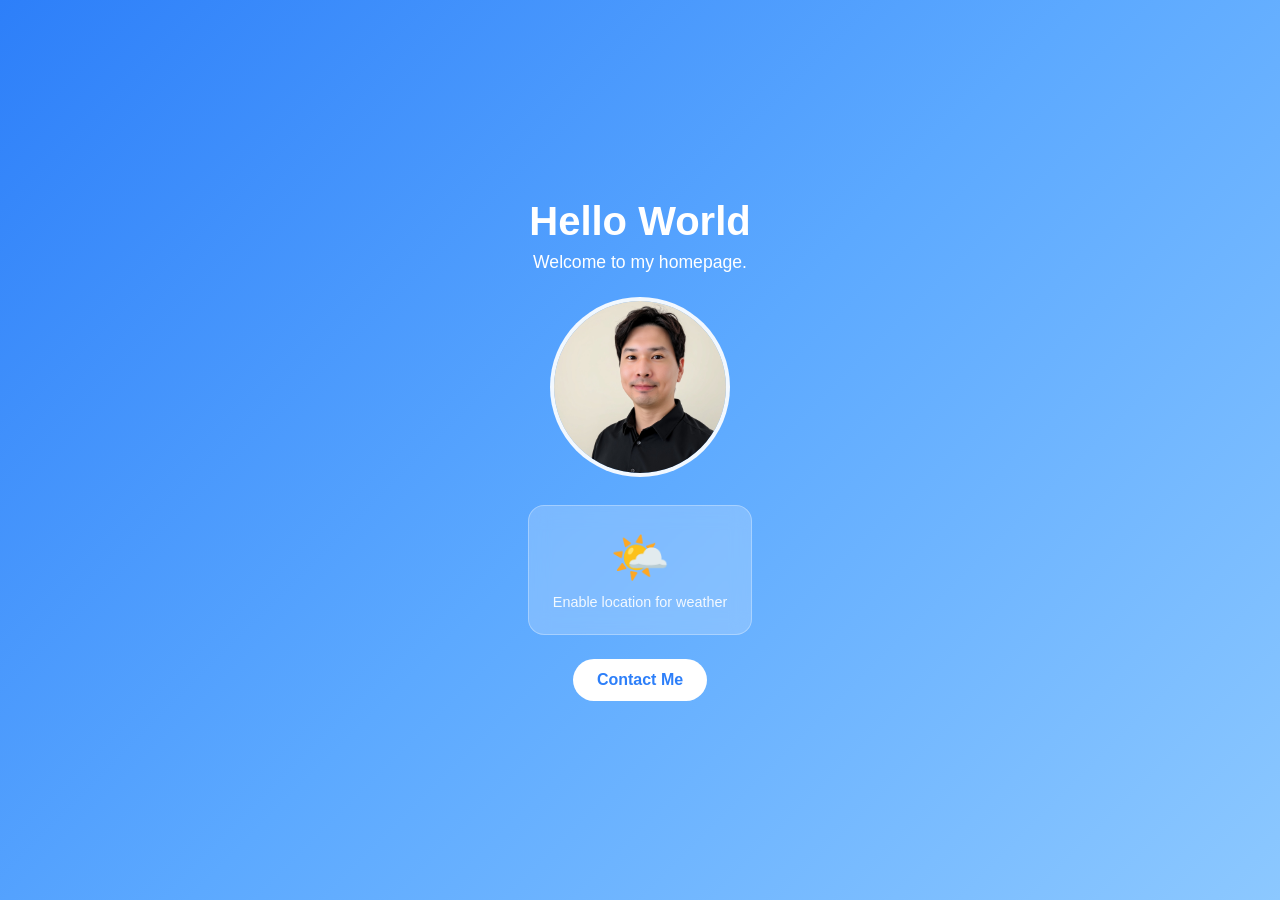
==== index.html @ bdaebc64 "debugged" ====
<!DOCTYPE html>
<html lang="en">
<head>
  <meta charset="UTF-8" />
  <meta name="viewport" content="width=device-width, initial-scale=1.0" />
  <title>My Homepage</title>
  <link rel="stylesheet" href="styles.css" />
</head>
<body>
  <main class="container">
    <h1>Hello World</h1>
    <p class="intro">Welcome to my homepage.</p>

    <img class="profile-photo" src="062-WVq9rEaHPx0.jpeg" alt="Photo of me" />

    <div id="weather-widget">
      <div id="weather-icon">🌤️</div>
      <div id="weather-temp">--°F</div>
      <div id="weather-location">Loading...</div>
    </div>

    <button type="button" class="contact-btn">Contact Me</button>
  </main>

  <script>
    // Fetch weather data
    async function getWeather() {
      try {
        // Get user's location with timeout
        navigator.geolocation.getCurrentPosition(async (position) => {
          const lat = position.coords.latitude;
          const lon = position.coords.longitude;
          
          try {
            // Fetch weather data from Open-Meteo (free, no API key needed)
            const weatherResponse = await fetch(
              `https://api.open-meteo.com/v1/forecast?latitude=${lat}&longitude=${lon}&current_weather=true&temperature_unit=fahrenheit`
            );
            const weatherData = await weatherResponse.json();
            
            // Update weather display
            const temp = Math.round(weatherData.current_weather.temperature);
            const weatherCode = weatherData.current_weather.weathercode;
            
            document.getElementById('weather-temp').textContent = `${temp}°F`;
            document.getElementById('weather-location').textContent = 'Current Weather';
            document.getElementById('weather-icon').textContent = getWeatherIcon(weatherCode);
          } catch (error) {
            console.error('Weather fetch error:', error);
            document.getElementById('weather-location').textContent = 'Weather unavailable';
            document.getElementById('weather-temp').textContent = '';
          }
        }, (error) => {
          // If location access denied, show default message
          document.getElementById('weather-location').textContent = 'Enable location for weather';
          document.getElementById('weather-temp').textContent = '';
        }, {
          timeout: 10000, // 10 second timeout
          enableHighAccuracy: false
        });
      } catch (error) {
        console.error('Geolocation error:', error);
        document.getElementById('weather-location').textContent = 'Weather unavailable';
      }
    }
    
    // Map weather codes to emoji icons
    function getWeatherIcon(code) {
      const icons = {
        0: '☀️',     // Clear
        1: '🌤️',    // Mainly clear
        2: '⛅',    // Partly cloudy
        3: '☁️',     // Overcast
        45: '🌫️',   // Fog
        48: '🌫️',   // Fog
        51: '🌦️',   // Drizzle
        61: '🌧️',   // Rain
        63: '🌧️',   // Rain
        65: '🌧️',   // Rain
        71: '🌨️',   // Snow
        73: '🌨️',   // Snow
        75: '🌨️',   // Snow
        95: '⛈️',   // Thunderstorm
      };
      return icons[code] || '🌤️';
    }
    
    // Load weather on page load
    getWeather();
  </script>
</body>
</html>
---- styles.css ----
* {
  box-sizing: border-box;
}

body {
  margin: 0;
  min-height: 100vh;
  font-family: Arial, sans-serif;
  background: linear-gradient(135deg, #2d7ff9 0%, #5ca9ff 50%, #8cc8ff 100%);
  display: grid;
  place-items: center;
  color: #ffffff;
}

.container {
  text-align: center;
  padding: 2rem;
}

h1 {
  margin: 0 0 0.5rem;
  font-size: 2.5rem;
}

.intro {
  margin: 0 0 1.5rem;
  font-size: 1.1rem;
}

.profile-photo {
  width: 180px;
  height: 180px;
  border-radius: 50%;
  object-fit: cover;
  border: 4px solid rgba(255, 255, 255, 0.9);
  display: block;
  margin: 0 auto 1.75rem;
  background: rgba(255, 255, 255, 0.2);
}

#weather-widget {
  background: rgba(255, 255, 255, 0.2);
  border-radius: 16px;
  padding: 1.5rem;
  margin: 0 auto 1.5rem;
  max-width: 250px;
  backdrop-filter: blur(10px);
  border: 1px solid rgba(255, 255, 255, 0.3);
}

#weather-icon {
  font-size: 3rem;
  margin-bottom: 0.5rem;
}

#weather-temp {
  font-size: 2rem;
  font-weight: bold;
  margin-bottom: 0.25rem;
}

#weather-location {
  font-size: 0.9rem;
  opacity: 0.9;
}

.contact-btn {
  border: none;
  border-radius: 999px;
  padding: 0.75rem 1.5rem;
  font-size: 1rem;
  font-weight: 600;
  color: #2d7ff9;
  background: #ffffff;
  cursor: pointer;
}

.contact-btn:active {
  transform: translateY(1px);
}
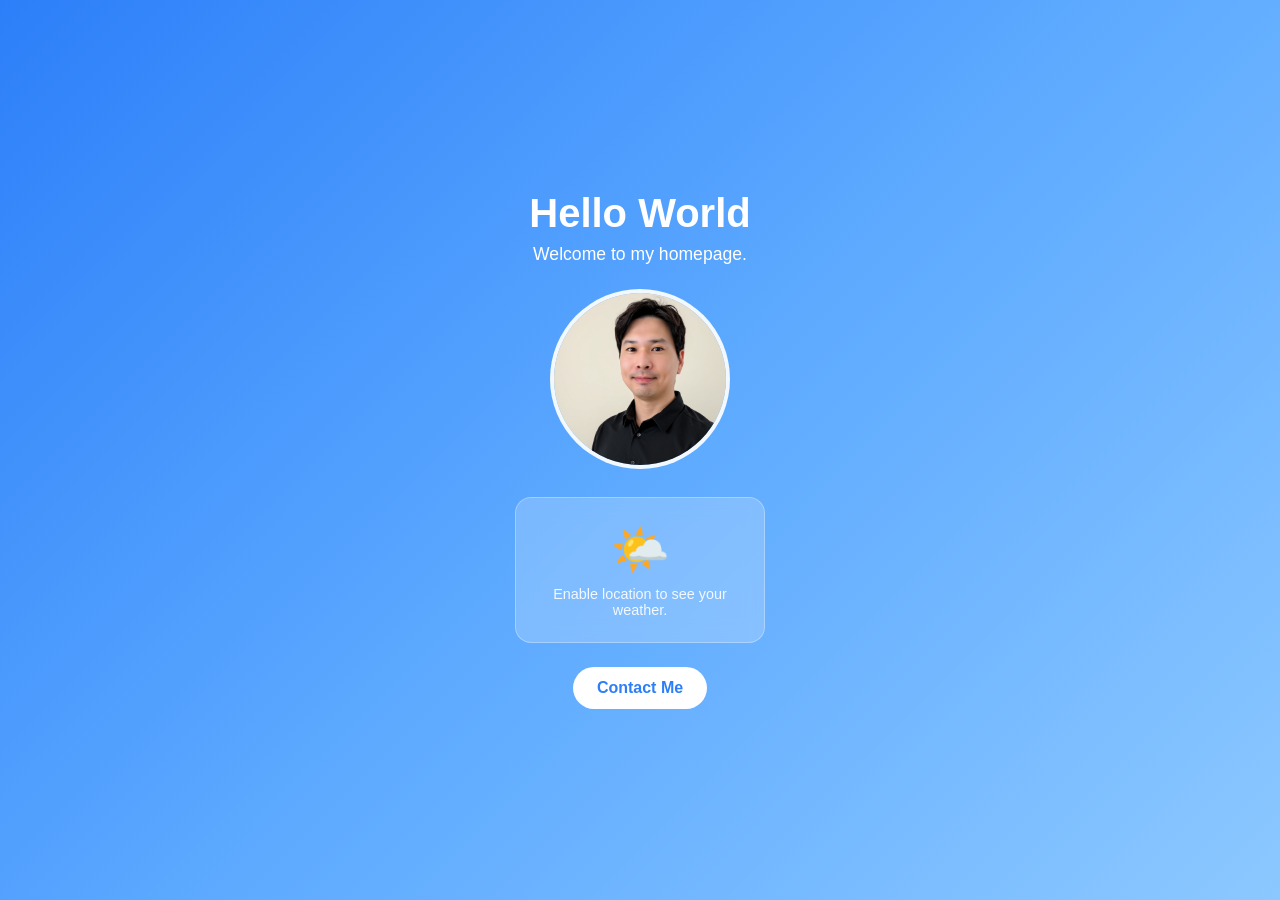
==== commit 99908668: "message changed weather message to be more user friendly and added timeout to geolocation API call" ====
--- a/index.html
+++ b/index.html
@@ -26,7 +26,7 @@
     // Fetch weather data
     async function getWeather() {
       try {
-        // Get user's location with timeout
+        // Get user's location with timeout test
         navigator.geolocation.getCurrentPosition(async (position) => {
           const lat = position.coords.latitude;
           const lon = position.coords.longitude;
@@ -43,8 +43,10 @@
             const weatherCode = weatherData.current_weather.weathercode;
             
             document.getElementById('weather-temp').textContent = `${temp}°F`;
-            document.getElementById('weather-location').textContent = 'Current Weather';
             document.getElementById('weather-icon').textContent = getWeatherIcon(weatherCode);
+            
+            // Fetch location in background (don't block weather display)
+            fetchLocation(lat, lon);
           } catch (error) {
             console.error('Weather fetch error:', error);
             document.getElementById('weather-location').textContent = 'Weather unavailable';
@@ -52,7 +54,7 @@
           }
         }, (error) => {
           // If location access denied, show default message
-          document.getElementById('weather-location').textContent = 'Enable location for weather';
+          document.getElementById('weather-location').textContent = 'Enable location to see your weather.';
           document.getElementById('weather-temp').textContent = '';
         }, {
           timeout: 10000, // 10 second timeout
@@ -61,6 +63,22 @@
       } catch (error) {
         console.error('Geolocation error:', error);
         document.getElementById('weather-location').textContent = 'Weather unavailable';
+      }
+    }
+    
+    // Fetch location name separately (async)
+    async function fetchLocation(lat, lon) {
+      try {
+        const response = await fetch(
+          `https://nominatim.openstreetmap.org/reverse?lat=${lat}&lon=${lon}&format=json`
+        );
+        const data = await response.json();
+        
+        const city = data.address?.city || data.address?.town || data.address?.village || 'Your Location';
+        document.getElementById('weather-location').textContent = city;
+      } catch (error) {
+        console.error('Location fetch error:', error);
+        document.getElementById('weather-location').textContent = 'Current Weather';
       }
     }
     
--- a/styles.css
+++ b/styles.css
@@ -11,6 +11,7 @@
   place-items: center;
   color: #ffffff;
 }
+/*note*/
 
 .container {
   text-align: center;
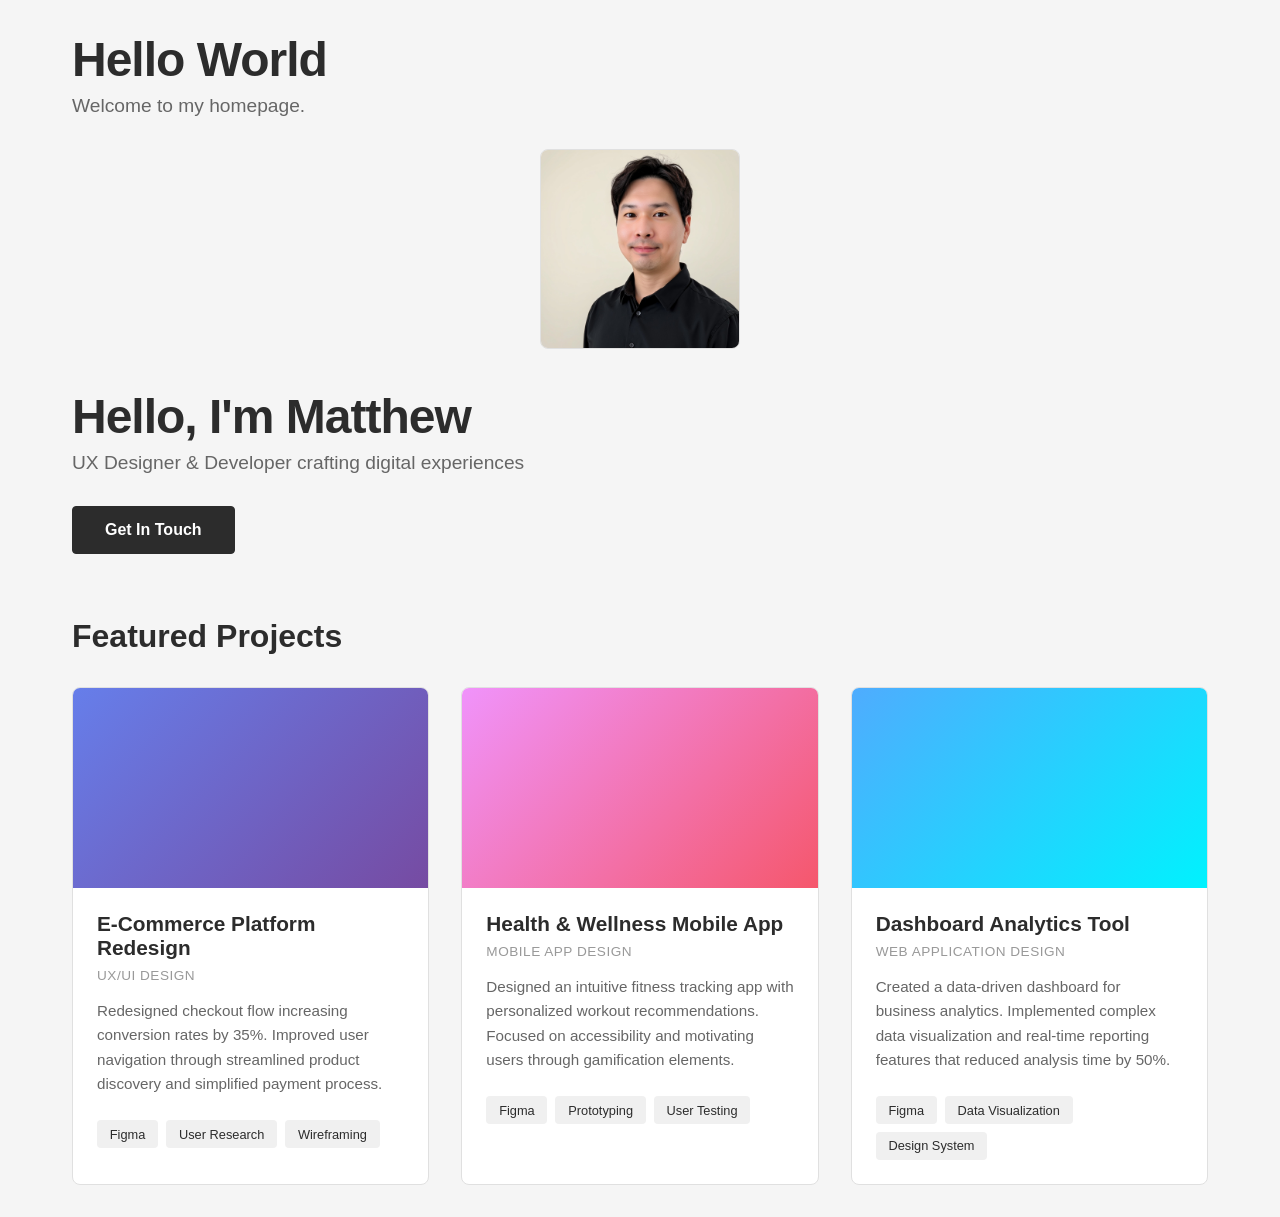
==== commit 18550ef8: "added dark mode  Please enter the commit message for your changes. Lines starting" ====
--- a/index.html
+++ b/index.html
@@ -11,100 +11,54 @@
     <h1>Hello World</h1>
     <p class="intro">Welcome to my homepage.</p>
 
-    <img class="profile-photo" src="062-WVq9rEaHPx0.jpeg" alt="Photo of me" />
+      <img class="profile-photo" src="062-WVq9rEaHPx0.jpeg" alt="Photo of me" />
+      <h1>Hello, I'm Matthew</h1>
+      <p class="intro">UX Designer & Developer crafting digital experiences</p>
+      <button type="button" class="contact-btn" onclick="window.location.href='about.html';">Get In Touch</button>
+    </section>
 
-    <div id="weather-widget">
-      <div id="weather-icon">🌤️</div>
-      <div id="weather-temp">--°F</div>
-      <div id="weather-location">Loading...</div>
-    </div>
+    <section class="projects">
+      <h2>Featured Projects</h2>
+      <div class="projects-grid">
+        <div class="project-card">
+          <div class="project-image project-1"></div>
+          <h3>E-Commerce Platform Redesign</h3>
+          <p class="project-type">UX/UI Design</p>
+          <p class="project-description">Redesigned checkout flow increasing conversion rates by 35%. Improved user navigation through streamlined product discovery and simplified payment process.</p>
+          <div class="project-tags">
+            <span class="tag">Figma</span>
+            <span class="tag">User Research</span>
+            <span class="tag">Wireframing</span>
+          </div>
+        </div>
 
-    <button type="button" class="contact-btn">Contact Me</button>
+        <div class="project-card">
+          <div class="project-image project-2"></div>
+          <h3>Health & Wellness Mobile App</h3>
+          <p class="project-type">Mobile App Design</p>
+          <p class="project-description">Designed an intuitive fitness tracking app with personalized workout recommendations. Focused on accessibility and motivating users through gamification elements.</p>
+          <div class="project-tags">
+            <span class="tag">Figma</span>
+            <span class="tag">Prototyping</span>
+            <span class="tag">User Testing</span>
+          </div>
+        </div>
+
+        <div class="project-card">
+          <div class="project-image project-3"></div>
+          <h3>Dashboard Analytics Tool</h3>
+          <p class="project-type">Web Application Design</p>
+          <p class="project-description">Created a data-driven dashboard for business analytics. Implemented complex data visualization and real-time reporting features that reduced analysis time by 50%.</p>
+          <div class="project-tags">
+            <span class="tag">Figma</span>
+            <span class="tag">Data Visualization</span>
+            <span class="tag">Design System</span>
+          </div>
+        </div>
+      </div>
+    </section>
   </main>
 
-  <script>
-    // Fetch weather data
-    async function getWeather() {
-      try {
-        // Get user's location with timeout test
-        navigator.geolocation.getCurrentPosition(async (position) => {
-          const lat = position.coords.latitude;
-          const lon = position.coords.longitude;
-          
-          try {
-            // Fetch weather data from Open-Meteo (free, no API key needed)
-            const weatherResponse = await fetch(
-              `https://api.open-meteo.com/v1/forecast?latitude=${lat}&longitude=${lon}&current_weather=true&temperature_unit=fahrenheit`
-            );
-            const weatherData = await weatherResponse.json();
-            
-            // Update weather display
-            const temp = Math.round(weatherData.current_weather.temperature);
-            const weatherCode = weatherData.current_weather.weathercode;
-            
-            document.getElementById('weather-temp').textContent = `${temp}°F`;
-            document.getElementById('weather-icon').textContent = getWeatherIcon(weatherCode);
-            
-            // Fetch location in background (don't block weather display)
-            fetchLocation(lat, lon);
-          } catch (error) {
-            console.error('Weather fetch error:', error);
-            document.getElementById('weather-location').textContent = 'Weather unavailable';
-            document.getElementById('weather-temp').textContent = '';
-          }
-        }, (error) => {
-          // If location access denied, show default message
-          document.getElementById('weather-location').textContent = 'Enable location to see your weather.';
-          document.getElementById('weather-temp').textContent = '';
-        }, {
-          timeout: 10000, // 10 second timeout
-          enableHighAccuracy: false
-        });
-      } catch (error) {
-        console.error('Geolocation error:', error);
-        document.getElementById('weather-location').textContent = 'Weather unavailable';
-      }
-    }
-    
-    // Fetch location name separately (async)
-    async function fetchLocation(lat, lon) {
-      try {
-        const response = await fetch(
-          `https://nominatim.openstreetmap.org/reverse?lat=${lat}&lon=${lon}&format=json`
-        );
-        const data = await response.json();
-        
-        const city = data.address?.city || data.address?.town || data.address?.village || 'Your Location';
-        document.getElementById('weather-location').textContent = city;
-      } catch (error) {
-        console.error('Location fetch error:', error);
-        document.getElementById('weather-location').textContent = 'Current Weather';
-      }
-    }
-    
-    // Map weather codes to emoji icons
-    function getWeatherIcon(code) {
-      const icons = {
-        0: '☀️',     // Clear
-        1: '🌤️',    // Mainly clear
-        2: '⛅',    // Partly cloudy
-        3: '☁️',     // Overcast
-        45: '🌫️',   // Fog
-        48: '🌫️',   // Fog
-        51: '🌦️',   // Drizzle
-        61: '🌧️',   // Rain
-        63: '🌧️',   // Rain
-        65: '🌧️',   // Rain
-        71: '🌨️',   // Snow
-        73: '🌨️',   // Snow
-        75: '🌨️',   // Snow
-        95: '⛈️',   // Thunderstorm
-      };
-      return icons[code] || '🌤️';
-    }
-    
-    // Load weather on page load
-    getWeather();
-  </script>
+  <script src="app.js"></script>
 </body>
 </html>
--- a/styles.css
+++ b/styles.css
@@ -5,77 +5,295 @@
 body {
   margin: 0;
   min-height: 100vh;
-  font-family: Arial, sans-serif;
-  background: linear-gradient(135deg, #2d7ff9 0%, #5ca9ff 50%, #8cc8ff 100%);
-  display: grid;
-  place-items: center;
-  color: #ffffff;
-}
-/*note*/
-
+  font-family: -apple-system, BlinkMacSystemFont, 'Segoe UI', Roboto, Oxygen, Ubuntu, Cantarell, sans-serif;
+  background: #f5f5f5;
+  color: #2c2c2c;
+}
+
+/* Navigation */
+.navbar {
+  background: #ffffff;
+  border-bottom: 1px solid #e0e0e0;
+  padding: 1rem 0;
+  position: sticky;
+  top: 0;
+  z-index: 100;
+}
+
+.nav-container {
+  max-width: 1200px;
+  margin: 0 auto;
+  padding: 0 2rem;
+  display: flex;
+  justify-content: space-between;
+  align-items: center;
+}
+
+.logo {
+  margin: 0;
+  font-size: 1.5rem;
+  font-weight: 700;
+  letter-spacing: 0.5px;
+}
+
+.nav-link {
+  color: #2c2c2c;
+  text-decoration: none;
+  font-weight: 500;
+  transition: color 0.3s ease;
+}
+
+.nav-link:hover {
+  color: #666;
+}
+
+/* Container */
 .container {
+  max-width: 1200px;
+  margin: 0 auto;
+  padding: 2rem;
+}
+
+/* Hero Section */
+.hero {
   text-align: center;
-  padding: 2rem;
+  padding: 3rem 0;
 }
 
 h1 {
   margin: 0 0 0.5rem;
-  font-size: 2.5rem;
+  font-size: 3rem;
+  font-weight: 700;
+  letter-spacing: -1px;
 }
 
 .intro {
-  margin: 0 0 1.5rem;
-  font-size: 1.1rem;
+  margin: 0 0 2rem;
+  font-size: 1.2rem;
+  color: #666;
+  font-weight: 300;
 }
 
 .profile-photo {
-  width: 180px;
-  height: 180px;
+  width: 200px;
+  height: 200px;
+  border-radius: 8px;
+  object-fit: cover;
+  border: 1px solid #e0e0e0;
+  display: block;
+  margin: 0 auto 2.5rem;
+}
+
+.contact-btn {
+  border: 1px solid #2c2c2c;
+  border-radius: 4px;
+  padding: 0.875rem 2rem;
+  font-size: 1rem;
+  font-weight: 600;
+  color: #ffffff;
+  background: #2c2c2c;
+  cursor: pointer;
+  transition: all 0.3s ease;
+}
+
+.contact-btn:hover {
+  background: #ffffff;
+  color: #2c2c2c;
+}
+
+.contact-btn:active {
+  transform: translateY(2px);
+}
+
+/* Projects Section */
+.projects {
+  margin-top: 4rem;
+}
+
+.projects h2 {
+  font-size: 2rem;
+  margin: 0 0 2rem;
+  font-weight: 700;
+}
+
+.projects-grid {
+  display: grid;
+  grid-template-columns: repeat(auto-fit, minmax(320px, 1fr));
+  gap: 2rem;
+}
+
+.project-card {
+  background: #ffffff;
+  border: 1px solid #e0e0e0;
+  border-radius: 8px;
+  overflow: hidden;
+  transition: all 0.3s ease;
+}
+
+.project-card:hover {
+  border-color: #2c2c2c;
+  box-shadow: 0 8px 24px rgba(0, 0, 0, 0.12);
+}
+
+.project-image {
+  width: 100%;
+  height: 200px;
+  background: linear-gradient(135deg, #e8e8e8 0%, #d0d0d0 100%);
+  position: relative;
+  overflow: hidden;
+}
+
+.project-1 {
+  background: linear-gradient(135deg, #667eea 0%, #764ba2 100%);
+}
+
+.project-2 {
+  background: linear-gradient(135deg, #f093fb 0%, #f5576c 100%);
+}
+
+.project-3 {
+  background: linear-gradient(135deg, #4facfe 0%, #00f2fe 100%);
+}
+
+.project-card h3 {
+  margin: 1.5rem 1.5rem 0.5rem;
+  font-size: 1.3rem;
+  font-weight: 600;
+}
+
+.project-type {
+  margin: 0 1.5rem 1rem;
+  font-size: 0.85rem;
+  color: #999;
+  font-weight: 500;
+  text-transform: uppercase;
+  letter-spacing: 0.5px;
+}
+
+.project-description {
+  margin: 0 1.5rem 1.5rem;
+  font-size: 0.95rem;
+  color: #666;
+  line-height: 1.6;
+}
+
+.project-tags {
+  padding: 0 1.5rem 1.5rem;
+  display: flex;
+  flex-wrap: wrap;
+  gap: 0.5rem;
+}
+
+.tag {
+  display: inline-block;
+  background: #f0f0f0;
+  color: #2c2c2c;
+  padding: 0.4rem 0.8rem;
+  border-radius: 4px;
+  font-size: 0.8rem;
+  font-weight: 500;
+}
+
+/* Timeline Styles */
+.timeline {
+  position: relative;
+  padding: 2rem 0;
+}
+
+.timeline::before {
+  content: '';
+  position: absolute;
+  left: 30px;
+  top: 0;
+  bottom: 0;
+  width: 1px;
+  background-color: #e0e0e0;
+}
+
+.timeline-item {
+  margin-bottom: 2.5rem;
+  padding-left: 80px;
+  position: relative;
+}
+
+.timeline-item::before {
+  content: '';
+  position: absolute;
+  left: 18px;
+  top: 0;
+  width: 24px;
+  height: 24px;
   border-radius: 50%;
-  object-fit: cover;
-  border: 4px solid rgba(255, 255, 255, 0.9);
-  display: block;
-  margin: 0 auto 1.75rem;
-  background: rgba(255, 255, 255, 0.2);
-}
-
-#weather-widget {
-  background: rgba(255, 255, 255, 0.2);
-  border-radius: 16px;
-  padding: 1.5rem;
-  margin: 0 auto 1.5rem;
-  max-width: 250px;
-  backdrop-filter: blur(10px);
-  border: 1px solid rgba(255, 255, 255, 0.3);
-}
-
-#weather-icon {
-  font-size: 3rem;
+  background-color: #ffffff;
+  border: 2px solid #2c2c2c;
+}
+
+.timeline-date {
+  font-weight: 600;
+  color: #2c2c2c;
+  font-size: 0.9em;
   margin-bottom: 0.5rem;
 }
 
-#weather-temp {
+.timeline-content h3 {
+  margin: 0 0 0.5rem 0;
+  font-size: 1.1em;
+  font-weight: 600;
+}
+
+.timeline-content p {
+  margin: 0;
+  color: #666;
+  line-height: 1.6;
+}
+
+/* Back Link */
+.back-link {
+  display: inline-block;
+  margin-bottom: 2rem;
+  color: #2c2c2c;
+  text-decoration: none;
+  font-weight: 500;
+  transition: color 0.3s ease;
+}
+
+.back-link:hover {
+  color: #666;
+}
+
+/* About Section */
+.about-intro {
+  text-align: center;
+  margin: 2rem 0;
+  max-width: 700px;
+  margin-left: auto;
+  margin-right: auto;
+}
+
+.about-intro p {
+  font-size: 1rem;
+  line-height: 1.8;
+  color: #666;
+  margin-bottom: 1.5rem;
+}
+
+h2 {
   font-size: 2rem;
-  font-weight: bold;
-  margin-bottom: 0.25rem;
-}
-
-#weather-location {
-  font-size: 0.9rem;
-  opacity: 0.9;
-}
-
-.contact-btn {
-  border: none;
-  border-radius: 999px;
-  padding: 0.75rem 1.5rem;
-  font-size: 1rem;
-  font-weight: 600;
-  color: #2d7ff9;
-  background: #ffffff;
-  cursor: pointer;
-}
-
-.contact-btn:active {
-  transform: translateY(1px);
-}
+  margin: 2.5rem 0 1.5rem;
+  font-weight: 700;
+}
+
+/* Responsive */
+@media (max-width: 768px) {
+  h1 {
+    font-size: 2rem;
+  }
+
+  .projects-grid {
+    grid-template-columns: 1fr;
+  }
+
+  .nav-container {
+    padding: 0 1rem;
+  }
+}
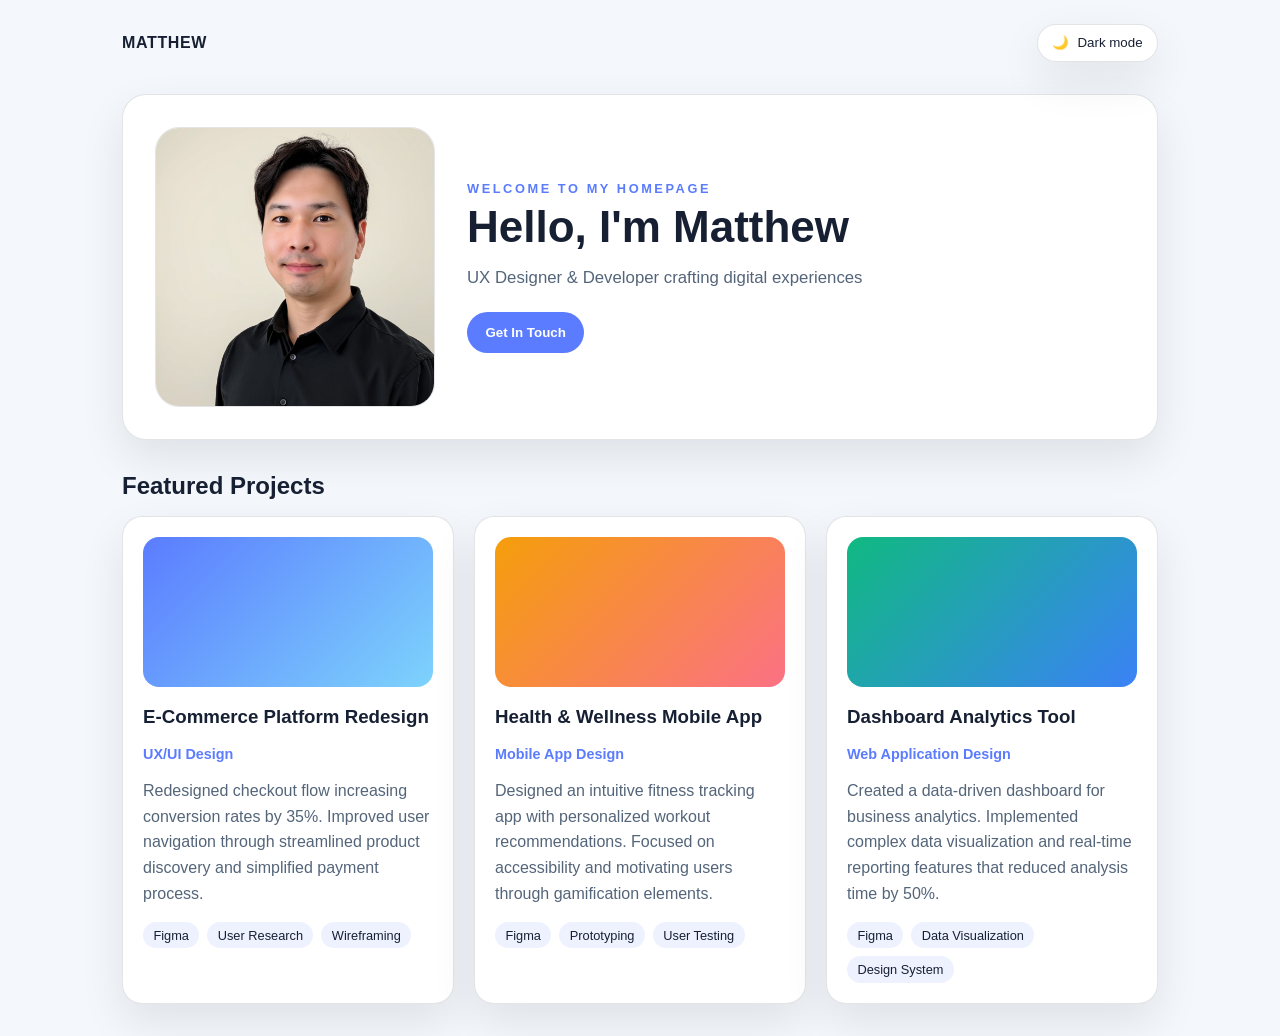
==== commit 5092c73a: "dark mode fix" ====
--- a/index.html
+++ b/index.html
@@ -7,14 +7,23 @@
   <link rel="stylesheet" href="styles.css" />
 </head>
 <body>
+  <header class="topbar">
+    <a class="brand" href="index.html" aria-label="Home">Matthew</a>
+    <button id="theme-toggle" class="theme-toggle" type="button" aria-label="Toggle dark mode" aria-pressed="false">
+      <span class="theme-toggle__icon" aria-hidden="true">🌙</span>
+      <span class="theme-toggle__label">Dark mode</span>
+    </button>
+  </header>
+
   <main class="container">
-    <h1>Hello World</h1>
-    <p class="intro">Welcome to my homepage.</p>
-
+    <section class="hero">
       <img class="profile-photo" src="062-WVq9rEaHPx0.jpeg" alt="Photo of me" />
-      <h1>Hello, I'm Matthew</h1>
-      <p class="intro">UX Designer & Developer crafting digital experiences</p>
-      <button type="button" class="contact-btn" onclick="window.location.href='about.html';">Get In Touch</button>
+      <div class="hero-copy">
+        <p class="eyebrow">Welcome to my homepage</p>
+        <h1>Hello, I'm Matthew</h1>
+        <p class="intro">UX Designer & Developer crafting digital experiences</p>
+        <button type="button" class="contact-btn" onclick="window.location.href='about.html';">Get In Touch</button>
+      </div>
     </section>
 
     <section class="projects">
--- a/styles.css
+++ b/styles.css
@@ -1,299 +1,208 @@
+:root {
+  color-scheme: light;
+  --bg: #f4f7fb;
+  --surface: #ffffff;
+  --surface-2: #eef2ff;
+  --text: #172033;
+  --muted: #54657a;
+  --accent: #5b7cff;
+  --border: rgba(23, 32, 51, 0.12);
+  --shadow: 0 18px 45px rgba(15, 23, 42, 0.09);
+}
+
+body.dark {
+  color-scheme: dark;
+  --bg: #081220;
+  --surface: #101c2e;
+  --surface-2: #17253a;
+  --text: #f7fafc;
+  --muted: #cbd5e1;
+  --accent: #8ca7ff;
+  --border: rgba(255, 255, 255, 0.12);
+  --shadow: 0 18px 45px rgba(0, 0, 0, 0.35);
+}
+
 * {
   box-sizing: border-box;
 }
 
 body {
   margin: 0;
-  min-height: 100vh;
-  font-family: -apple-system, BlinkMacSystemFont, 'Segoe UI', Roboto, Oxygen, Ubuntu, Cantarell, sans-serif;
-  background: #f5f5f5;
-  color: #2c2c2c;
-}
-
-/* Navigation */
-.navbar {
-  background: #ffffff;
-  border-bottom: 1px solid #e0e0e0;
-  padding: 1rem 0;
-  position: sticky;
-  top: 0;
-  z-index: 100;
-}
-
-.nav-container {
-  max-width: 1200px;
+  font-family: Inter, "Segoe UI", Roboto, Arial, sans-serif;
+  background: var(--bg);
+  color: var(--text);
+  transition: background-color 0.2s ease, color 0.2s ease;
+}
+
+a {
+  color: inherit;
+  text-decoration: none;
+}
+
+.topbar {
+  max-width: 1100px;
   margin: 0 auto;
-  padding: 0 2rem;
+  padding: 1.5rem 2rem 0;
   display: flex;
   justify-content: space-between;
   align-items: center;
 }
 
-.logo {
-  margin: 0;
-  font-size: 1.5rem;
+.brand {
   font-weight: 700;
-  letter-spacing: 0.5px;
-}
-
-.nav-link {
-  color: #2c2c2c;
-  text-decoration: none;
-  font-weight: 500;
-  transition: color 0.3s ease;
-}
-
-.nav-link:hover {
-  color: #666;
-}
-
-/* Container */
+  letter-spacing: 0.04em;
+  text-transform: uppercase;
+}
+
+.theme-toggle {
+  display: inline-flex;
+  align-items: center;
+  gap: 0.5rem;
+  border: 1px solid var(--border);
+  background: var(--surface);
+  color: var(--text);
+  padding: 0.65rem 0.9rem;
+  border-radius: 999px;
+  cursor: pointer;
+  box-shadow: var(--shadow);
+}
+
 .container {
-  max-width: 1200px;
+  max-width: 1100px;
   margin: 0 auto;
   padding: 2rem;
 }
 
-/* Hero Section */
 .hero {
-  text-align: center;
-  padding: 3rem 0;
-}
-
-h1 {
-  margin: 0 0 0.5rem;
-  font-size: 3rem;
+  display: grid;
+  grid-template-columns: 280px 1fr;
+  gap: 2rem;
+  align-items: center;
+  background: var(--surface);
+  padding: 2rem;
+  border: 1px solid var(--border);
+  border-radius: 24px;
+  box-shadow: var(--shadow);
+  margin-bottom: 2rem;
+}
+
+.profile-photo {
+  width: 100%;
+  max-width: 280px;
+  height: 280px;
+  object-fit: cover;
+  border-radius: 24px;
+  border: 1px solid var(--border);
+}
+
+.hero-copy h1 {
+  margin: 0 0 0.75rem;
+  font-size: clamp(2rem, 3.5vw, 2.75rem);
+}
+
+.eyebrow {
+  text-transform: uppercase;
+  letter-spacing: 0.2em;
+  font-size: 0.8rem;
   font-weight: 700;
-  letter-spacing: -1px;
+  color: var(--accent);
+  margin: 0 0 0.35rem;
 }
 
 .intro {
-  margin: 0 0 2rem;
-  font-size: 1.2rem;
-  color: #666;
-  font-weight: 300;
-}
-
-.profile-photo {
-  width: 200px;
-  height: 200px;
-  border-radius: 8px;
-  object-fit: cover;
-  border: 1px solid #e0e0e0;
-  display: block;
-  margin: 0 auto 2.5rem;
+  margin: 0 0 1.25rem;
+  max-width: 600px;
+  color: var(--muted);
+  font-size: 1.05rem;
+  line-height: 1.7;
 }
 
 .contact-btn {
-  border: 1px solid #2c2c2c;
-  border-radius: 4px;
-  padding: 0.875rem 2rem;
-  font-size: 1rem;
+  border: 0;
+  border-radius: 999px;
+  padding: 0.8rem 1.15rem;
+  background: var(--accent);
+  color: white;
   font-weight: 600;
-  color: #ffffff;
-  background: #2c2c2c;
   cursor: pointer;
-  transition: all 0.3s ease;
-}
-
-.contact-btn:hover {
-  background: #ffffff;
-  color: #2c2c2c;
-}
-
-.contact-btn:active {
-  transform: translateY(2px);
-}
-
-/* Projects Section */
+}
+
 .projects {
-  margin-top: 4rem;
+  margin-top: 2rem;
 }
 
 .projects h2 {
-  font-size: 2rem;
-  margin: 0 0 2rem;
-  font-weight: 700;
+  margin-bottom: 1rem;
+  font-size: 1.5rem;
 }
 
 .projects-grid {
   display: grid;
-  grid-template-columns: repeat(auto-fit, minmax(320px, 1fr));
-  gap: 2rem;
+  grid-template-columns: repeat(3, minmax(0, 1fr));
+  gap: 1.25rem;
 }
 
 .project-card {
-  background: #ffffff;
-  border: 1px solid #e0e0e0;
-  border-radius: 8px;
-  overflow: hidden;
-  transition: all 0.3s ease;
-}
-
-.project-card:hover {
-  border-color: #2c2c2c;
-  box-shadow: 0 8px 24px rgba(0, 0, 0, 0.12);
+  background: var(--surface);
+  border: 1px solid var(--border);
+  border-radius: 20px;
+  padding: 1.25rem;
+  box-shadow: var(--shadow);
 }
 
 .project-image {
-  width: 100%;
-  height: 200px;
-  background: linear-gradient(135deg, #e8e8e8 0%, #d0d0d0 100%);
-  position: relative;
-  overflow: hidden;
+  height: 150px;
+  border-radius: 16px;
+  margin-bottom: 1rem;
+  background: linear-gradient(135deg, var(--accent), var(--surface-2));
 }
 
 .project-1 {
-  background: linear-gradient(135deg, #667eea 0%, #764ba2 100%);
+  background: linear-gradient(135deg, #5b7cff, #7dd3fc);
 }
 
 .project-2 {
-  background: linear-gradient(135deg, #f093fb 0%, #f5576c 100%);
+  background: linear-gradient(135deg, #f59e0b, #fb7185);
 }
 
 .project-3 {
-  background: linear-gradient(135deg, #4facfe 0%, #00f2fe 100%);
-}
-
-.project-card h3 {
-  margin: 1.5rem 1.5rem 0.5rem;
-  font-size: 1.3rem;
+  background: linear-gradient(135deg, #10b981, #3b82f6);
+}
+
+.project-type {
+  font-size: 0.9rem;
   font-weight: 600;
-}
-
-.project-type {
-  margin: 0 1.5rem 1rem;
-  font-size: 0.85rem;
-  color: #999;
-  font-weight: 500;
-  text-transform: uppercase;
-  letter-spacing: 0.5px;
+  color: var(--accent);
+  margin: 0.25rem 0 0.5rem;
 }
 
 .project-description {
-  margin: 0 1.5rem 1.5rem;
-  font-size: 0.95rem;
-  color: #666;
+  color: var(--muted);
   line-height: 1.6;
 }
 
 .project-tags {
-  padding: 0 1.5rem 1.5rem;
   display: flex;
   flex-wrap: wrap;
   gap: 0.5rem;
+  margin-top: 1rem;
 }
 
 .tag {
   display: inline-block;
-  background: #f0f0f0;
-  color: #2c2c2c;
-  padding: 0.4rem 0.8rem;
-  border-radius: 4px;
+  border-radius: 999px;
+  padding: 0.35rem 0.65rem;
+  background: var(--surface-2);
+  color: var(--text);
   font-size: 0.8rem;
-  font-weight: 500;
-}
-
-/* Timeline Styles */
-.timeline {
-  position: relative;
-  padding: 2rem 0;
-}
-
-.timeline::before {
-  content: '';
-  position: absolute;
-  left: 30px;
-  top: 0;
-  bottom: 0;
-  width: 1px;
-  background-color: #e0e0e0;
-}
-
-.timeline-item {
-  margin-bottom: 2.5rem;
-  padding-left: 80px;
-  position: relative;
-}
-
-.timeline-item::before {
-  content: '';
-  position: absolute;
-  left: 18px;
-  top: 0;
-  width: 24px;
-  height: 24px;
-  border-radius: 50%;
-  background-color: #ffffff;
-  border: 2px solid #2c2c2c;
-}
-
-.timeline-date {
-  font-weight: 600;
-  color: #2c2c2c;
-  font-size: 0.9em;
-  margin-bottom: 0.5rem;
-}
-
-.timeline-content h3 {
-  margin: 0 0 0.5rem 0;
-  font-size: 1.1em;
-  font-weight: 600;
-}
-
-.timeline-content p {
-  margin: 0;
-  color: #666;
-  line-height: 1.6;
-}
-
-/* Back Link */
-.back-link {
-  display: inline-block;
-  margin-bottom: 2rem;
-  color: #2c2c2c;
-  text-decoration: none;
-  font-weight: 500;
-  transition: color 0.3s ease;
-}
-
-.back-link:hover {
-  color: #666;
-}
-
-/* About Section */
-.about-intro {
-  text-align: center;
-  margin: 2rem 0;
-  max-width: 700px;
-  margin-left: auto;
-  margin-right: auto;
-}
-
-.about-intro p {
-  font-size: 1rem;
-  line-height: 1.8;
-  color: #666;
-  margin-bottom: 1.5rem;
-}
-
-h2 {
-  font-size: 2rem;
-  margin: 2.5rem 0 1.5rem;
-  font-weight: 700;
-}
-
-/* Responsive */
-@media (max-width: 768px) {
-  h1 {
-    font-size: 2rem;
+}
+
+@media (max-width: 900px) {
+  .hero {
+    grid-template-columns: 1fr;
   }
 
   .projects-grid {
     grid-template-columns: 1fr;
   }
-
-  .nav-container {
-    padding: 0 1rem;
-  }
-}
+}
